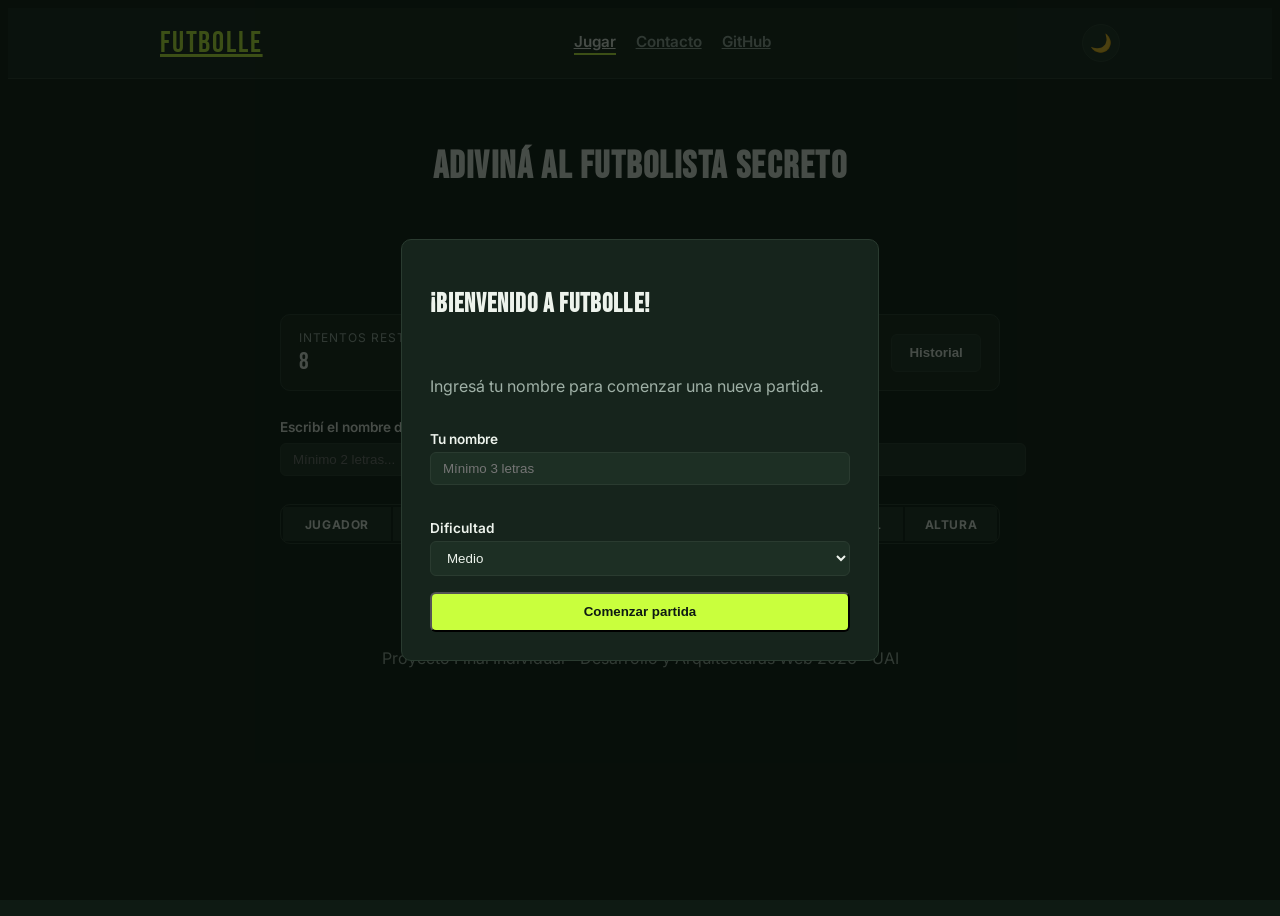
==== index.html @ 5a886621 "Crear estructura HTML de la pagina principal del juego" ====
<!DOCTYPE html>
<html lang="es">
<head>
<meta charset="UTF-8">
<meta name="viewport" content="width=device-width, initial-scale=1.0">
<title>Futbolle | Adiviná al futbolista secreto</title>
<link rel="preconnect" href="https://fonts.googleapis.com">
<link href="https://fonts.googleapis.com/css2?family=Bebas+Neue&family=Inter:wght@400;500;600;700&display=swap" rel="stylesheet">
<link rel="stylesheet" href="css/reset.css">
<link rel="stylesheet" href="css/styles.css">
</head>
<body>
<header class="site-header">
<div class="header-inner">
<a href="index.html" class="logo">Futbolle</a>
<nav class="main-nav">
<a href="index.html" class="nav-link active-link">Jugar</a>
<a href="contacto.html" class="nav-link">Contacto</a>
<a href="https://github.com/" class="nav-link" id="github-link" target="_blank" rel="noopener">GitHub</a>
</nav>
<button type="button" class="theme-toggle" id="theme-toggle-btn" aria-label="Cambiar tema">🌙</button>
</div>
</header>
<main class="game-main">
<section class="game-intro">
<h1 class="game-title">Adiviná al futbolista secreto</h1>
<p class="game-subtitle">Tenés <span id="attempts-left-inline">8</span> intentos para descubrirlo.</p>
</section>
<section class="game-status-bar">
<div class="status-item">
<span class="status-label">Intentos restantes</span>
<span class="status-value" id="attempts-counter">8</span>
</div>
<div class="status-item">
<span class="status-label">Tiempo</span>
<span class="status-value" id="timer-display">00:00</span>
</div>
<div class="difficulty-selector">
<label class="status-label" for="difficulty-select">Dificultad</label>
<select id="difficulty-select" class="difficulty-select">
<option value="facil">Fácil</option>
<option value="medio" selected="selected">Medio</option>
<option value="dificil">Difícil</option>
</select>
</div>
<button type="button" class="btn btn-secondary" id="restart-btn">Reiniciar partida</button>
<button type="button" class="btn btn-secondary" id="history-btn">Historial</button>
</section>
<section class="hint-photo-section hidden" id="hint-photo-section">
<img src="" alt="Pista del jugador secreto" class="hint-photo blur-step-0" id="hint-photo">
</section>
<section class="extra-hints-panel hidden" id="extra-hints-panel">
<p class="extra-hint-item" id="extra-hint-age">Edad: ?</p>
<p class="extra-hint-item" id="extra-hint-overall">Overall: ?</p>
<p class="extra-hint-item" id="extra-hint-height">Altura: ?</p>
</section>
<section class="search-section">
<label class="search-label" for="player-search-input">Escribí el nombre del jugador</label>
<div class="autocomplete-wrapper">
<input type="text" id="player-search-input" class="search-input" placeholder="Mínimo 2 letras..." autocomplete="off">
<ul class="autocomplete-list hidden" id="autocomplete-list"></ul>
</div>
</section>
<section class="board-section">
<table class="attempts-board" id="attempts-board">
<thead>
<tr>
<th>Jugador</th>
<th>Nacionalidad</th>
<th>Club</th>
<th>Posición</th>
<th>Edad</th>
<th>Overall</th>
<th>Altura</th>
</tr>
</thead>
<tbody id="attempts-board-body"></tbody>
</table>
</section>
</main>
<footer class="site-footer">
<p>Proyecto Final Individual - Desarrollo y Arquitecturas Web 2026 - UAI</p>
</footer>
<div class="modal-overlay" id="start-modal-overlay">
<div class="modal-box" id="start-modal-box">
<h2 class="modal-title">¡Bienvenido a Futbolle!</h2>
<p class="modal-message">Ingresá tu nombre para comenzar una nueva partida.</p>
<div class="modal-form">
<div class="modal-field">
<label for="start-name-input">Tu nombre</label>
<input type="text" id="start-name-input" placeholder="Mínimo 3 letras">
<span class="field-error" id="start-name-error"></span>
</div>
<div class="modal-field">
<label for="start-difficulty-select">Dificultad</label>
<select id="start-difficulty-select">
<option value="facil">Fácil</option>
<option value="medio" selected="selected">Medio</option>
<option value="dificil">Difícil</option>
</select>
</div>
</div>
<button type="button" class="btn btn-primary" id="start-begin-btn">Comenzar partida</button>
</div>
</div>
<div class="modal-overlay hidden" id="result-modal-overlay">
<div class="modal-box" id="result-modal-box">
<h2 class="modal-title" id="result-modal-title"></h2>
<p class="modal-message" id="result-modal-message"></p>
<div class="modal-secret-player hidden" id="result-secret-player">
<img src="" alt="Jugador secreto" class="modal-player-photo" id="result-player-photo">
<span id="result-player-name"></span>
</div>
<button type="button" class="btn btn-primary" id="result-modal-restart-btn">Jugar de nuevo</button>
<button type="button" class="btn btn-secondary" id="result-modal-close-btn">Cerrar</button>
</div>
</div>
<div class="modal-overlay hidden" id="error-modal-overlay">
<div class="modal-box" id="error-modal-box">
<h2 class="modal-title">Ocurrió un error</h2>
<p class="modal-message" id="error-modal-message"></p>
<button type="button" class="btn btn-primary" id="error-modal-close-btn">Cerrar</button>
</div>
</div>
<div class="modal-overlay hidden" id="history-modal-overlay">
<div class="modal-box modal-box-large" id="history-modal-box">
<h2 class="modal-title">Historial de partidas</h2>
<div class="history-controls">
<label for="history-sort-select">Ordenar por</label>
<select id="history-sort-select">
<option value="fecha">Fecha</option>
<option value="intentos">Cantidad de intentos</option>
</select>
</div>
<div class="history-table-wrapper">
<table class="history-table" id="history-table">
<thead>
<tr>
<th>Jugador</th>
<th>Resultado</th>
<th>Intentos</th>
<th>Puntaje</th>
<th>Fecha</th>
<th>Duración</th>
</tr>
</thead>
<tbody id="history-table-body"></tbody>
</table>
</div>
<button type="button" class="btn btn-primary" id="history-modal-close-btn">Cerrar</button>
</div>
</div>
<script src="js/api.js"></script>
<script src="js/ui.js"></script>
<script src="js/history.js"></script>
<script src="js/game.js"></script>
<script src="js/events.js"></script>
</body>
</html>
---- css/styles.css ----
:root {
  --color-bg: #0e1a13;
  --color-surface: #16241c;
  --color-surface-alt: #1d2f24;
  --color-line: #2a3b30;
  --color-text: #edf3ec;
  --color-text-muted: #9fb0a6;
  --color-accent: #c9ff3d;
  --color-accent-dark: #9fe000;
  --color-success: #2ecc71;
  --color-error: #e63946;
  --color-gold: #f4c542;
  --font-display: 'Bebas Neue', 'Arial Narrow', sans-serif;
  --font-body: 'Inter', 'Segoe UI', sans-serif;
  --radius-md: 10px;
  --radius-sm: 6px;
}
body.theme-light {
  --color-bg: #f4f7f2;
  --color-surface: #ffffff;
  --color-surface-alt: #eef2ea;
  --color-line: #d7ded3;
  --color-text: #16241c;
  --color-text-muted: #55635a;
  --color-accent: #4d8c1f;
  --color-accent-dark: #386615;
  --color-gold: #b8860b;
}
body {
  background-color: var(--color-bg);
  color: var(--color-text);
  font-family: var(--font-body);
  min-height: 100vh;
  transition: background-color 0.3s ease, color 0.3s ease;
}
h1,
h2 {
  font-family: var(--font-display);
  letter-spacing: 0.04em;
}
select,
input {
  background-color: var(--color-surface-alt);
  border: 1px solid var(--color-line);
  border-radius: var(--radius-sm);
  color: var(--color-text);
  padding: 0.5rem 0.75rem;
}
.site-header {
  background-color: var(--color-surface);
  border-bottom: 1px solid var(--color-line);
  position: sticky;
  top: 0;
  z-index: 20;
}
.header-inner {
  align-items: center;
  display: flex;
  gap: 1rem;
  justify-content: space-between;
  margin: 0 auto;
  max-width: 960px;
  padding: 1rem 1.25rem;
}
.logo {
  color: var(--color-accent);
  font-family: var(--font-display);
  font-size: 1.9rem;
  letter-spacing: 0.06em;
}
.main-nav {
  align-items: center;
  display: flex;
  gap: 1.25rem;
}
.nav-link {
  border-bottom: 2px solid transparent;
  color: var(--color-text-muted);
  font-size: 0.95rem;
  font-weight: 600;
  padding-bottom: 0.15rem;
  transition: border-color 0.2s ease, color 0.2s ease;
}
.nav-link:hover {
  color: var(--color-accent);
}
.nav-link.active-link {
  border-color: var(--color-accent);
  color: var(--color-text);
}
.theme-toggle {
  background-color: var(--color-surface-alt);
  border: 1px solid var(--color-line);
  border-radius: 50%;
  font-size: 1.1rem;
  height: 2.4rem;
  width: 2.4rem;
}
.game-main {
  display: flex;
  flex-direction: column;
  gap: 1.75rem;
  margin: 0 auto;
  max-width: 720px;
  padding: 2rem 1.25rem 4rem;
}
.contact-main {
  display: flex;
  flex-direction: column;
  gap: 1.5rem;
  margin: 0 auto;
  max-width: 640px;
  padding: 2rem 1.25rem 4rem;
}
.game-intro {
  display: flex;
  flex-direction: column;
  gap: 0.75rem;
  text-align: center;
}
.game-title {
  font-size: 2.4rem;
}
.game-subtitle {
  color: var(--color-text-muted);
}
.difficulty-selector {
  align-items: center;
  align-self: center;
  display: flex;
  gap: 0.6rem;
}
.game-status-bar {
  align-items: center;
  background-color: var(--color-surface);
  border: 1px solid var(--color-line);
  border-radius: var(--radius-md);
  display: flex;
  flex-wrap: wrap;
  gap: 1rem;
  justify-content: space-between;
  padding: 0.9rem 1.1rem;
}
.status-item {
  display: flex;
  flex-direction: column;
  gap: 0.15rem;
}
.status-label {
  color: var(--color-text-muted);
  font-size: 0.75rem;
  letter-spacing: 0.08em;
  text-transform: uppercase;
}
.status-value {
  font-family: var(--font-display);
  font-size: 1.5rem;
}
.hint-photo-section {
  align-items: center;
  display: flex;
  justify-content: center;
}
.hint-photo-section.hidden {
  display: none;
}
.hint-photo {
  border: 3px solid var(--color-line);
  border-radius: var(--radius-md);
  height: 140px;
  object-fit: cover;
  width: 140px;
}
.extra-hints-panel {
  background-color: var(--color-surface);
  border: 1px dashed var(--color-line);
  border-radius: var(--radius-md);
  display: flex;
  flex-direction: column;
  gap: 0.4rem;
  padding: 0.9rem 1.1rem;
}
.extra-hints-panel.hidden {
  display: none;
}
.extra-hint-item {
  color: var(--color-text-muted);
  font-size: 0.9rem;
}
.search-section {
  display: flex;
  flex-direction: column;
  gap: 0.5rem;
  position: relative;
}
.search-label {
  font-size: 0.85rem;
  font-weight: 600;
}
.autocomplete-wrapper {
  position: relative;
}
.search-input {
  width: 100%;
}
.autocomplete-list {
  background-color: var(--color-surface);
  border: 1px solid var(--color-line);
  border-radius: var(--radius-sm);
  left: 0;
  max-height: 240px;
  overflow-y: auto;
  position: absolute;
  right: 0;
  top: calc(100% + 0.3rem);
  z-index: 30;
}
.autocomplete-list.hidden {
  display: none;
}
.autocomplete-item {
  align-items: center;
  border-bottom: 1px solid var(--color-line);
  cursor: pointer;
  display: flex;
  gap: 0.6rem;
  padding: 0.55rem 0.8rem;
}
.autocomplete-item:last-child {
  border-bottom: none;
}
.autocomplete-item:hover,
.autocomplete-item.active-item {
  background-color: var(--color-surface-alt);
}
.autocomplete-flag {
  height: 14px;
  width: 20px;
}
.board-section {
  overflow-x: auto;
}
.attempts-board {
  border: 1px solid var(--color-line);
  border-radius: var(--radius-md);
  overflow: hidden;
  width: 100%;
}
.attempts-board th {
  background-color: var(--color-surface-alt);
  font-size: 0.75rem;
  letter-spacing: 0.05em;
  padding: 0.6rem 0.5rem;
  text-transform: uppercase;
}
.attempts-board td {
  border-top: 1px solid var(--color-line);
  font-size: 0.9rem;
  padding: 0.7rem 0.5rem;
  text-align: center;
}
.attempt-player-cell {
  font-weight: 700;
  text-align: left !important;
}
.cell-match {
  background-color: var(--color-success);
  color: #0e1a13;
  font-weight: 700;
}
.cell-mismatch {
  background-color: var(--color-error);
  color: #fff5f5;
}
.cell-higher::before {
  content: '\25B2  ';
}
.cell-lower::before {
  content: '\25BC  ';
}
.cell-higher,
.cell-lower {
  background-color: var(--color-gold);
  color: #16241c;
  font-weight: 700;
}
.btn {
  border-radius: var(--radius-sm);
  font-weight: 700;
  padding: 0.65rem 1.1rem;
  transition: transform 0.15s ease, opacity 0.15s ease;
}
.btn:hover {
  transform: translateY(-1px);
}
.btn-primary {
  background-color: var(--color-accent);
  color: #0e1a13;
}
.btn-secondary {
  background-color: var(--color-surface-alt);
  border: 1px solid var(--color-line);
  color: var(--color-text);
}
.btn:disabled {
  cursor: not-allowed;
  opacity: 0.5;
  transform: none;
}
.site-footer {
  color: var(--color-text-muted);
  padding: 1.5rem;
  text-align: center;
}
.modal-overlay {
  align-items: center;
  background-color: rgba(6, 12, 8, 0.72);
  bottom: 0;
  display: flex;
  justify-content: center;
  left: 0;
  position: fixed;
  right: 0;
  top: 0;
  z-index: 50;
}
.modal-overlay.hidden {
  display: none;
}
.modal-box {
  background-color: var(--color-surface);
  border: 1px solid var(--color-line);
  border-radius: var(--radius-md);
  display: flex;
  flex-direction: column;
  gap: 1rem;
  margin: 1rem;
  max-width: 420px;
  padding: 1.75rem;
  width: 100%;
}
.modal-box-large {
  max-width: 640px;
}
.modal-title {
  font-size: 1.6rem;
}
.modal-message {
  color: var(--color-text-muted);
  line-height: 1.6;
}
.modal-secret-player {
  align-items: center;
  display: flex;
  gap: 0.9rem;
}
.modal-secret-player.hidden {
  display: none;
}
.modal-player-photo {
  border-radius: var(--radius-sm);
  height: 64px;
  width: 64px;
}
.modal-form {
  display: flex;
  flex-direction: column;
  gap: 0.9rem;
}
.modal-field {
  display: flex;
  flex-direction: column;
  gap: 0.3rem;
}
.modal-field label {
  font-size: 0.85rem;
  font-weight: 600;
}
.field-error {
  color: var(--color-error);
  font-size: 0.8rem;
  min-height: 1rem;
}
.history-controls {
  align-items: center;
  display: flex;
  gap: 0.6rem;
}
.history-table-wrapper {
  max-height: 320px;
  overflow-y: auto;
}
.history-table {
  font-size: 0.85rem;
  width: 100%;
}
.history-table th {
  background-color: var(--color-surface-alt);
  padding: 0.5rem;
  position: sticky;
  text-align: left;
  top: 0;
}
.history-table td {
  border-top: 1px solid var(--color-line);
  padding: 0.5rem;
}
.contact-form {
  background-color: var(--color-surface);
  border: 1px solid var(--color-line);
  border-radius: var(--radius-md);
  display: flex;
  flex-direction: column;
  gap: 1.1rem;
  padding: 1.75rem;
}
.contact-field {
  display: flex;
  flex-direction: column;
  gap: 0.35rem;
}
.contact-field label {
  font-weight: 600;
}
.contact-field textarea {
  background-color: var(--color-surface-alt);
  border: 1px solid var(--color-line);
  border-radius: var(--radius-sm);
  color: var(--color-text);
  font-family: var(--font-body);
  min-height: 120px;
  padding: 0.6rem 0.75rem;
  resize: vertical;
}
.blur-step-0 {
  filter: blur(22px);
}
.blur-step-1 {
  filter: blur(19px);
}
.blur-step-2 {
  filter: blur(16px);
}
.blur-step-3 {
  filter: blur(13px);
}
.blur-step-4 {
  filter: blur(10px);
}
.blur-step-5 {
  filter: blur(7px);
}
.blur-step-6 {
  filter: blur(4px);
}
.blur-step-7 {
  filter: blur(2px);
}
.blur-step-8 {
  filter: blur(0);
}
@media screen and (max-width: 560px) {
  .header-inner {
    flex-wrap: wrap;
  }
  .game-title {
    font-size: 1.8rem;
  }
  .game-status-bar {
    flex-direction: column;
    align-items: stretch;
  }
  .attempts-board {
    font-size: 0.8rem;
  }
}
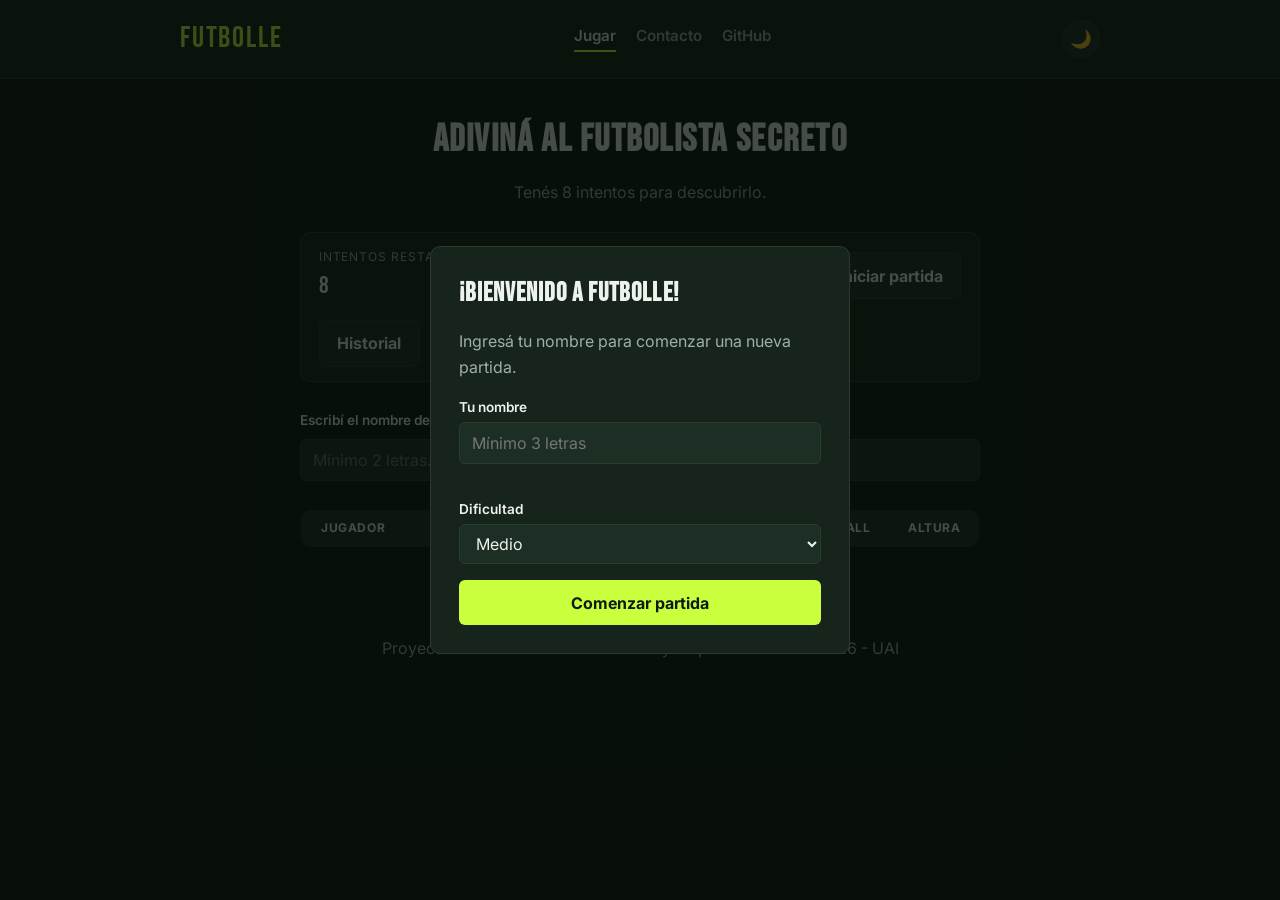
==== commit 52d7d829: "Corregir fotos rotas evitando bloqueo de referer del CDN de sofifa" ====
--- a/index.html
+++ b/index.html
@@ -47,7 +47,7 @@
 <button type="button" class="btn btn-secondary" id="history-btn">Historial</button>
 </section>
 <section class="hint-photo-section hidden" id="hint-photo-section">
-<img src="" alt="Pista del jugador secreto" class="hint-photo blur-step-0" id="hint-photo">
+<img src="" alt="Pista del jugador secreto" class="hint-photo blur-step-0" id="hint-photo" referrerpolicy="no-referrer">
 </section>
 <section class="extra-hints-panel hidden" id="extra-hints-panel">
 <p class="extra-hint-item" id="extra-hint-age">Edad: ?</p>
@@ -108,7 +108,7 @@
 <h2 class="modal-title" id="result-modal-title"></h2>
 <p class="modal-message" id="result-modal-message"></p>
 <div class="modal-secret-player hidden" id="result-secret-player">
-<img src="" alt="Jugador secreto" class="modal-player-photo" id="result-player-photo">
+<img src="" alt="Jugador secreto" class="modal-player-photo" id="result-player-photo" referrerpolicy="no-referrer">
 <span id="result-player-name"></span>
 </div>
 <button type="button" class="btn btn-primary" id="result-modal-restart-btn">Jugar de nuevo</button>
